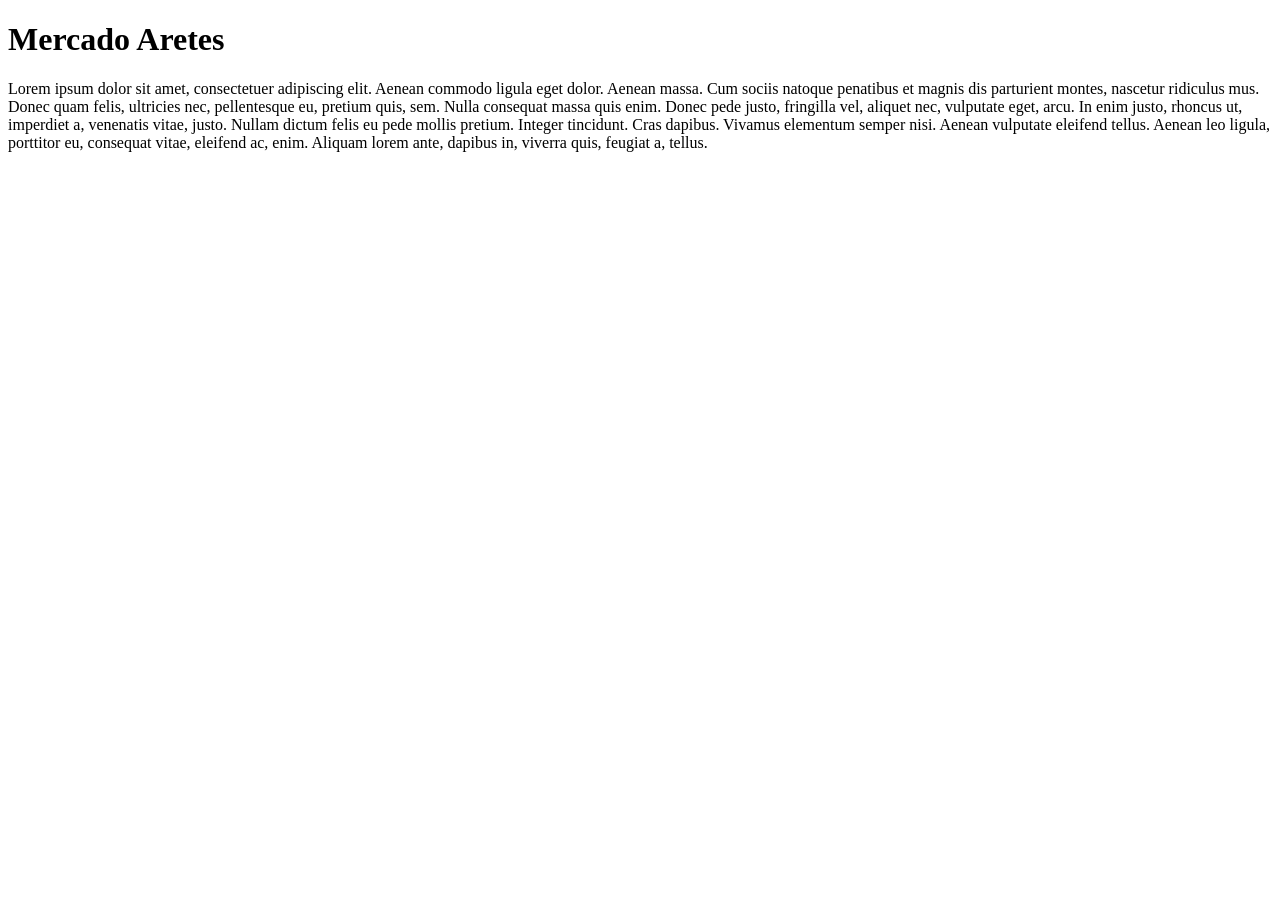
==== index.html @ 6978fc19 "Add files via upload" ====
<!DOCTYPE html>
<html lang="en">
<head>
    <meta charset="UTF-8">
    <title>carrito</title>
    <link rel="stylesheet" href="css/styles.css">
    
    
</head>

<body>
<header>
    <h1>Mercado Aretes</h1>
    <p>Lorem ipsum dolor sit amet, consectetuer adipiscing elit. 
        Aenean commodo ligula eget dolor. Aenean massa. Cum sociis natoque 
        penatibus et magnis dis parturient montes, nascetur ridiculus mus. 
        Donec quam felis, ultricies nec, pellentesque eu, pretium quis, 
        sem. Nulla consequat massa quis enim. Donec pede justo, fringilla 
        vel, aliquet nec, vulputate eget, arcu. In enim justo, rhoncus ut, 
        imperdiet a, venenatis vitae, justo. Nullam dictum felis eu pede 
        mollis pretium. Integer tincidunt. Cras dapibus. Vivamus elementum 
        semper nisi. Aenean vulputate eleifend tellus. Aenean leo ligula, 
        porttitor eu, consequat vitae, eleifend ac, enim. Aliquam lorem 
        ante, dapibus in, viverra quis, feugiat a, tellus. 

    </p>
</header>
    



    <script src="js/script.js"></script>
</body>
</html>
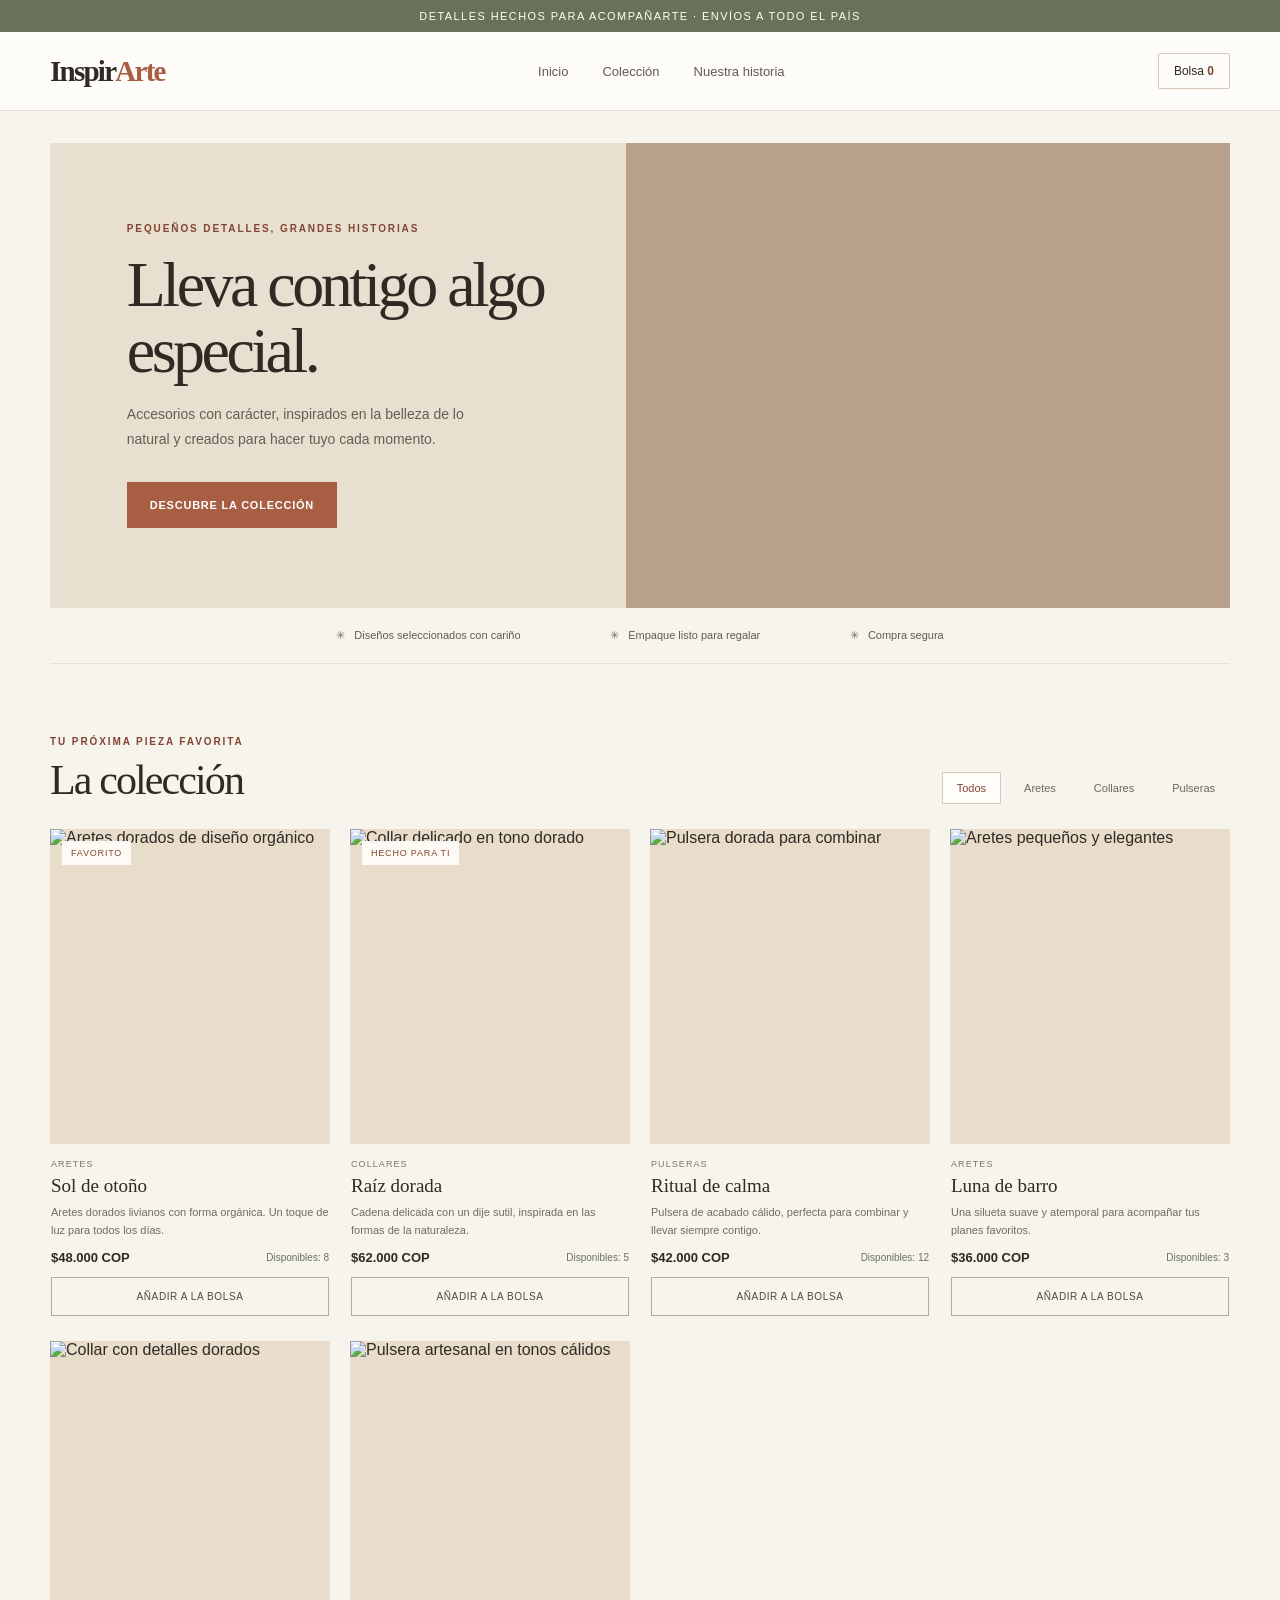
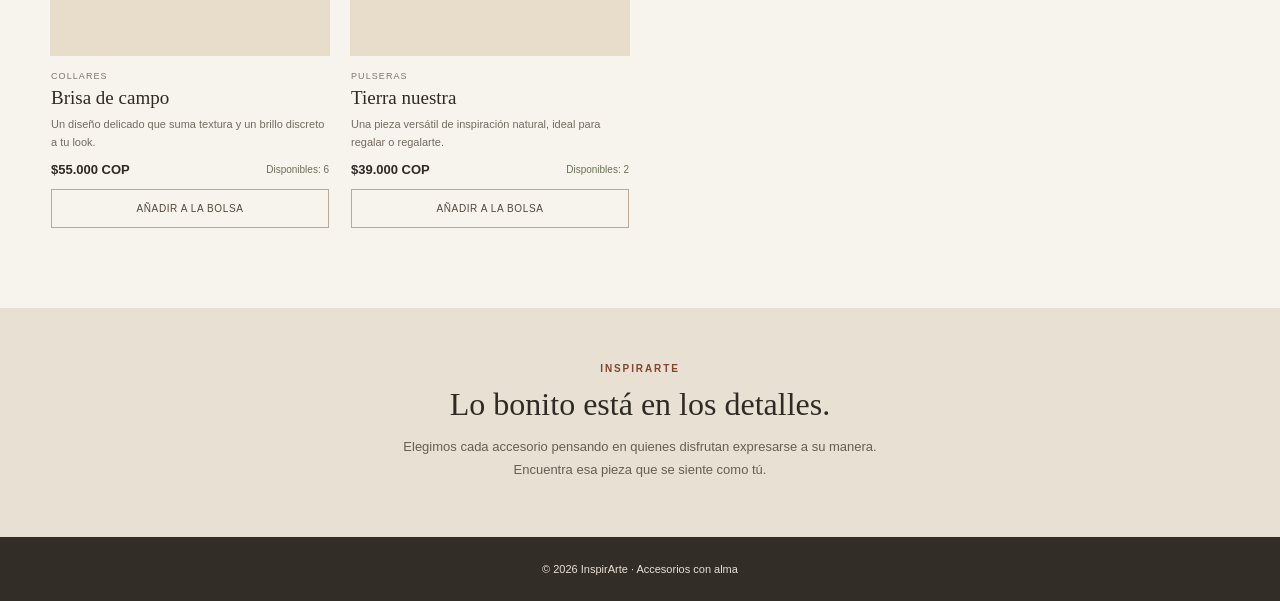
==== commit c1836520: "feat: Cambios pagina inicial" ====
--- a/index.html
+++ b/index.html
@@ -1,34 +1,183 @@
 <!DOCTYPE html>
-<html lang="en">
+<html lang="es">
 <head>
-    <meta charset="UTF-8">
-    <title>carrito</title>
-    <link rel="stylesheet" href="css/styles.css">
-    
-    
+  <meta charset="UTF-8">
+  <meta name="viewport" content="width=device-width, initial-scale=1.0">
+  <meta name="description" content="Accesorios hechos para acompañarte todos los días. Descubre aretes, collares y pulseras en InspirArte.">
+  <meta name="theme-color" content="#f7f3ed">
+  <title>InspirArte | Accesorios con alma</title>
+  <link rel="stylesheet" href="css/styles.css">
+  
 </head>
+<body>
+  <div class="announcement">Detalles hechos para acompañarte · Envíos a todo el país</div>
+  <header class="site-header">
+    <div class="header-inner">
+      <a class="brand" href="#" aria-label="InspirArte, inicio">Inspir<span>Arte</span></a>
+      <nav class="main-nav" aria-label="Navegación principal">
+        <a href="#inicio">Inicio</a>
+        <a href="#productos">Colección</a>
+        <a href="#nosotros">Nuestra historia</a>
+      </nav>
+      <a class="cart-link" href="#productos" aria-label="Carrito de compras, 0 artículos">Bolsa <span id="cart-count">0</span></a>
+    </div>
+  </header>
 
-<body>
-<header>
-    <h1>Mercado Aretes</h1>
-    <p>Lorem ipsum dolor sit amet, consectetuer adipiscing elit. 
-        Aenean commodo ligula eget dolor. Aenean massa. Cum sociis natoque 
-        penatibus et magnis dis parturient montes, nascetur ridiculus mus. 
-        Donec quam felis, ultricies nec, pellentesque eu, pretium quis, 
-        sem. Nulla consequat massa quis enim. Donec pede justo, fringilla 
-        vel, aliquet nec, vulputate eget, arcu. In enim justo, rhoncus ut, 
-        imperdiet a, venenatis vitae, justo. Nullam dictum felis eu pede 
-        mollis pretium. Integer tincidunt. Cras dapibus. Vivamus elementum 
-        semper nisi. Aenean vulputate eleifend tellus. Aenean leo ligula, 
-        porttitor eu, consequat vitae, eleifend ac, enim. Aliquam lorem 
-        ante, dapibus in, viverra quis, feugiat a, tellus. 
+  <main>
+    <section class="hero" id="inicio" aria-labelledby="hero-title">
+      <div class="hero-copy">
+        <p class="eyebrow">Pequeños detalles, grandes historias</p>
+        <h1 id="hero-title">Lleva contigo algo especial.</h1>
+        <p>Accesorios con carácter, inspirados en la belleza de lo natural y creados para hacer tuyo cada momento.</p>
+        <a class="button" href="#productos">DESCUBRE LA COLECCIÓN</a>
+      </div>
+      <div class="hero-image" role="img" aria-label="Accesorios dorados artesanales en tonos cálidos"></div>
+    </section>
 
-    </p>
-</header>
-    
+    <div class="benefits" aria-label="Beneficios de InspirArte">
+      <span>Diseños seleccionados con cariño</span>
+      <span>Empaque listo para regalar</span>
+      <span>Compra segura</span>
+    </div>
 
+    <section class="products-section" id="productos" aria-labelledby="products-title">
+      <div class="section-heading">
+        <div>
+          <p class="eyebrow">Tu próxima pieza favorita</p>
+          <h2 id="products-title">La colección</h2>
+        </div>
+        <div class="filters" role="group" aria-label="Filtrar accesorios">
+          <button class="filter-button" type="button" data-filter="todos" aria-pressed="true">Todos</button>
+          <button class="filter-button" type="button" data-filter="aretes" aria-pressed="false">Aretes</button>
+          <button class="filter-button" type="button" data-filter="collares" aria-pressed="false">Collares</button>
+          <button class="filter-button" type="button" data-filter="pulseras" aria-pressed="false">Pulseras</button>
+        </div>
+      </div>
 
+      <div class="product-grid">
+        <article class="product-card" data-category="aretes">
+          <div class="product-image-wrap">
+            <img src="https://images.unsplash.com/photo-1535632066927-ab7c9ab60908?auto=format&amp;fit=crop&amp;w=700&amp;q=80" alt="Aretes dorados de diseño orgánico" loading="lazy">
+            <span class="product-tag">Favorito</span>
+          </div>
+          <div class="product-info">
+            <p class="product-category">Aretes</p>
+            <h3>Sol de otoño</h3>
+            <p class="product-description">Aretes dorados livianos con forma orgánica. Un toque de luz para todos los días.</p>
+            <div class="product-meta"><span class="price">$48.000 COP</span><span class="stock">Disponibles: 8</span></div>
+            <button class="add-button" type="button" data-product="Sol de otoño">Añadir a la bolsa</button>
+          </div>
+        </article>
 
-    <script src="js/script.js"></script>
+        <article class="product-card" data-category="collares">
+          <div class="product-image-wrap">
+            <img src="https://images.unsplash.com/photo-1611652022419-a9419f74343d?auto=format&amp;fit=crop&amp;w=700&amp;q=80" alt="Collar delicado en tono dorado" loading="lazy">
+            <span class="product-tag">Hecho para ti</span>
+          </div>
+          <div class="product-info">
+            <p class="product-category">Collares</p>
+            <h3>Raíz dorada</h3>
+            <p class="product-description">Cadena delicada con un dije sutil, inspirada en las formas de la naturaleza.</p>
+            <div class="product-meta"><span class="price">$62.000 COP</span><span class="stock">Disponibles: 5</span></div>
+            <button class="add-button" type="button" data-product="Raíz dorada">Añadir a la bolsa</button>
+          </div>
+        </article>
+
+        <article class="product-card" data-category="pulseras">
+          <div class="product-image-wrap">
+            <img src="https://images.unsplash.com/photo-1611591437281-460bfbe1220a?auto=format&amp;fit=crop&amp;w=700&amp;q=80" alt="Pulsera dorada para combinar" loading="lazy">
+          </div>
+          <div class="product-info">
+            <p class="product-category">Pulseras</p>
+            <h3>Ritual de calma</h3>
+            <p class="product-description">Pulsera de acabado cálido, perfecta para combinar y llevar siempre contigo.</p>
+            <div class="product-meta"><span class="price">$42.000 COP</span><span class="stock">Disponibles: 12</span></div>
+            <button class="add-button" type="button" data-product="Ritual de calma">Añadir a la bolsa</button>
+          </div>
+        </article>
+
+        <article class="product-card" data-category="aretes">
+          <div class="product-image-wrap">
+            <img src="https://images.unsplash.com/photo-1617038220319-276d3cfab638?auto=format&amp;fit=crop&amp;w=700&amp;q=80" alt="Aretes pequeños y elegantes" loading="lazy">
+          </div>
+          <div class="product-info">
+            <p class="product-category">Aretes</p>
+            <h3>Luna de barro</h3>
+            <p class="product-description">Una silueta suave y atemporal para acompañar tus planes favoritos.</p>
+            <div class="product-meta"><span class="price">$36.000 COP</span><span class="stock">Disponibles: 3</span></div>
+            <button class="add-button" type="button" data-product="Luna de barro">Añadir a la bolsa</button>
+          </div>
+        </article>
+
+        <article class="product-card" data-category="collares">
+          <div class="product-image-wrap">
+            <img src="https://images.unsplash.com/photo-1599643478518-a784e5dc4c8f?auto=format&amp;fit=crop&amp;w=700&amp;q=80" alt="Collar con detalles dorados" loading="lazy">
+          </div>
+          <div class="product-info">
+            <p class="product-category">Collares</p>
+            <h3>Brisa de campo</h3>
+            <p class="product-description">Un diseño delicado que suma textura y un brillo discreto a tu look.</p>
+            <div class="product-meta"><span class="price">$55.000 COP</span><span class="stock">Disponibles: 6</span></div>
+            <button class="add-button" type="button" data-product="Brisa de campo">Añadir a la bolsa</button>
+          </div>
+        </article>
+
+        <article class="product-card" data-category="pulseras">
+          <div class="product-image-wrap">
+            <img src="https://images.unsplash.com/photo-1573408301185-9146fe634ad0?auto=format&amp;fit=crop&amp;w=700&amp;q=80" alt="Pulsera artesanal en tonos cálidos" loading="lazy">
+          </div>
+          <div class="product-info">
+            <p class="product-category">Pulseras</p>
+            <h3>Tierra nuestra</h3>
+            <p class="product-description">Una pieza versátil de inspiración natural, ideal para regalar o regalarte.</p>
+            <div class="product-meta"><span class="price">$39.000 COP</span><span class="stock">Disponibles: 2</span></div>
+            <button class="add-button" type="button" data-product="Tierra nuestra">Añadir a la bolsa</button>
+          </div>
+        </article>
+      </div>
+      <p class="visually-hidden" id="cart-message" aria-live="polite"></p>
+    </section>
+
+    <section class="story" id="nosotros" aria-labelledby="story-title">
+      <p class="eyebrow">InspirArte</p>
+      <h2 id="story-title">Lo bonito está en los detalles.</h2>
+      <p>Elegimos cada accesorio pensando en quienes disfrutan expresarse a su manera. Encuentra esa pieza que se siente como tú.</p>
+    </section>
+  </main>
+
+  <footer class="site-footer">
+    <p>&copy; 2026 InspirArte · Accesorios con alma</p>
+  </footer>
+
+  <script>
+    const filterButtons = document.querySelectorAll(".filter-button");
+    const productCards = document.querySelectorAll(".product-card");
+    const cartCount = document.querySelector("#cart-count");
+    const cartLink = document.querySelector(".cart-link");
+    const cartMessage = document.querySelector("#cart-message");
+    let itemsInCart = 0;
+
+    filterButtons.forEach((button) => {
+      button.addEventListener("click", () => {
+        const selectedCategory = button.dataset.filter;
+
+        filterButtons.forEach((filter) => {
+          filter.setAttribute("aria-pressed", String(filter === button));
+        });
+        productCards.forEach((card) => {
+          card.hidden = selectedCategory !== "todos" && card.dataset.category !== selectedCategory;
+        });
+      });
+    });
+
+    document.querySelectorAll(".add-button").forEach((button) => {
+      button.addEventListener("click", () => {
+        itemsInCart += 1;
+        cartCount.textContent = String(itemsInCart);
+        cartLink.setAttribute("aria-label", `Carrito de compras, ${itemsInCart} artículos`);
+        cartMessage.textContent = `${button.dataset.product} añadido a la bolsa.`;
+      });
+    });
+  </script>
 </body>
-</html>+</html>
--- a/css/styles.css
+++ b/css/styles.css
@@ -0,0 +1,319 @@
+    :root {
+      color-scheme: light;
+      --cream: #f7f3ed;
+      --paper: #fffdf9;
+      --sand: #e8dccb;
+      --terracotta: #a75e43;
+      --terracotta-dark: #82452f;
+      --olive: #687258;
+      --ink: #302a24;
+      --muted: #81766a;
+      --line: #e8e0d6;
+      --serif: Georgia, "Times New Roman", serif;
+      --sans: "Segoe UI", Arial, sans-serif;
+    }
+
+    * { box-sizing: border-box; }
+    html { scroll-behavior: smooth; }
+    body {
+      margin: 0;
+      background: var(--cream);
+      color: var(--ink);
+      font-family: var(--sans);
+      -webkit-font-smoothing: antialiased;
+    }
+    a { color: inherit; text-decoration: none; }
+    button { font: inherit; }
+    .announcement {
+      padding: 10px 20px;
+      background: var(--olive);
+      color: #fffdf8;
+      text-align: center;
+      font-size: 11px;
+      letter-spacing: .13em;
+      text-transform: uppercase;
+    }
+    .site-header {
+      position: relative;
+      z-index: 1;
+      border-bottom: 1px solid var(--line);
+      background: rgba(255, 253, 249, .92);
+    }
+    .header-inner {
+      width: min(1180px, calc(100% - 48px));
+      min-height: 78px;
+      margin: auto;
+      display: flex;
+      align-items: center;
+      justify-content: space-between;
+      gap: 30px;
+    }
+    .brand {
+      font-family: var(--serif);
+      font-size: 29px;
+      font-weight: 700;
+      letter-spacing: -.06em;
+    }
+    .brand span { color: var(--terracotta); }
+    .main-nav { display: flex; align-items: center; gap: 34px; }
+    .main-nav a {
+      color: #62594f;
+      font-size: 13px;
+      transition: color .2s ease;
+    }
+    .main-nav a:hover { color: var(--terracotta); }
+    .cart-link {
+      padding: 10px 15px;
+      border: 1px solid #d6c6b5;
+      border-radius: 2px;
+      font-size: 12px;
+      white-space: nowrap;
+    }
+    .cart-link span { color: var(--terracotta-dark); font-weight: 700; }
+    .hero {
+      width: min(1180px, calc(100% - 48px));
+      min-height: 465px;
+      margin: 32px auto 0;
+      display: grid;
+      grid-template-columns: 1fr 1.05fr;
+      background: #e9dfd1;
+    }
+    .hero-copy {
+      align-self: center;
+      padding: 60px clamp(28px, 6vw, 82px);
+    }
+    .eyebrow {
+      margin: 0 0 18px;
+      color: var(--terracotta-dark);
+      font-size: 10px;
+      font-weight: 700;
+      letter-spacing: .19em;
+      text-transform: uppercase;
+    }
+    h1, h2, h3, h4, p { margin-top: 0; }
+    .hero h1 {
+      max-width: 430px;
+      margin-bottom: 18px;
+      font-family: var(--serif);
+      font-size: clamp(42px, 5vw, 65px);
+      font-weight: 400;
+      letter-spacing: -.055em;
+      line-height: 1.03;
+    }
+    .hero-copy > p:not(.eyebrow) {
+      max-width: 360px;
+      margin-bottom: 29px;
+      color: #665c50;
+      font-size: 14px;
+      line-height: 1.8;
+    }
+    .button {
+      display: inline-flex;
+      min-height: 46px;
+      align-items: center;
+      justify-content: center;
+      padding: 0 22px;
+      border: 1px solid var(--terracotta);
+      background: var(--terracotta);
+      color: white;
+      cursor: pointer;
+      font-size: 11px;
+      font-weight: 600;
+      letter-spacing: .07em;
+      transition: background .2s ease, color .2s ease;
+    }
+    .button:hover { background: var(--terracotta-dark); border-color: var(--terracotta-dark); }
+    .hero-image {
+      min-height: 465px;
+      background: #b7a18a url("https://images.unsplash.com/photo-1611652022419-a9419f74343d?auto=format&fit=crop&w=1400&q=85") center 48% / cover no-repeat;
+    }
+    .benefits {
+      width: min(1180px, calc(100% - 48px));
+      margin: 0 auto;
+      padding: 21px 10px;
+      display: flex;
+      justify-content: center;
+      gap: clamp(22px, 7vw, 90px);
+      border-bottom: 1px solid var(--line);
+      color: #635b50;
+      font-size: 11px;
+    }
+    .benefits span::before { content: "✳"; margin-right: 9px; color: var(--olive); }
+    .products-section {
+      width: min(1180px, calc(100% - 48px));
+      margin: 72px auto 80px;
+    }
+    .section-heading {
+      display: flex;
+      align-items: end;
+      justify-content: space-between;
+      gap: 24px;
+      margin-bottom: 25px;
+    }
+    .section-heading .eyebrow { margin-bottom: 9px; }
+    .section-heading h2 {
+      margin: 0;
+      font-family: var(--serif);
+      font-size: clamp(31px, 4vw, 42px);
+      font-weight: 400;
+      letter-spacing: -.045em;
+    }
+    .filters { display: flex; flex-wrap: wrap; gap: 8px; }
+    .filter-button {
+      padding: 9px 14px;
+      border: 1px solid transparent;
+      background: transparent;
+      color: #6f665c;
+      cursor: pointer;
+      font-size: 11px;
+    }
+    .filter-button:hover, .filter-button[aria-pressed="true"] {
+      border-color: #d7c7b5;
+      background: var(--paper);
+      color: var(--terracotta-dark);
+    }
+    .product-grid {
+      display: grid;
+      grid-template-columns: repeat(4, minmax(0, 1fr));
+      gap: 25px 20px;
+    }
+    .product-card { min-width: 0; }
+    .product-image-wrap {
+      position: relative;
+      overflow: hidden;
+      aspect-ratio: 4 / 4.5;
+      background: var(--sand);
+    }
+    .product-image-wrap img {
+      width: 100%;
+      height: 100%;
+      display: block;
+      object-fit: cover;
+      transition: transform .45s ease;
+    }
+    .product-card:hover .product-image-wrap img { transform: scale(1.035); }
+    .product-tag {
+      position: absolute;
+      top: 12px;
+      left: 12px;
+      padding: 7px 9px;
+      background: rgba(255, 253, 249, .94);
+      color: var(--terracotta-dark);
+      font-size: 9px;
+      letter-spacing: .09em;
+      text-transform: uppercase;
+    }
+    .product-info { padding: 15px 1px 0; }
+    .product-category {
+      margin-bottom: 6px;
+      color: var(--muted);
+      font-size: 9px;
+      letter-spacing: .12em;
+      text-transform: uppercase;
+    }
+    .product-info h3 {
+      margin-bottom: 7px;
+      font-family: var(--serif);
+      font-size: 19px;
+      font-weight: 400;
+    }
+    .product-description {
+      min-height: 36px;
+      margin-bottom: 10px;
+      color: #746b61;
+      font-size: 11px;
+      line-height: 1.6;
+    }
+    .product-meta {
+      display: flex;
+      align-items: center;
+      justify-content: space-between;
+      gap: 8px;
+      margin-bottom: 12px;
+    }
+    .price { font-size: 13px; font-weight: 700; }
+    .stock { color: var(--olive); font-size: 10px; }
+    .add-button {
+      width: 100%;
+      min-height: 39px;
+      border: 1px solid #bca995;
+      background: transparent;
+      color: #55483d;
+      cursor: pointer;
+      font-size: 10px;
+      letter-spacing: .06em;
+      text-transform: uppercase;
+      transition: background .2s ease, border-color .2s ease, color .2s ease;
+    }
+    .add-button:hover { border-color: var(--terracotta); background: var(--terracotta); color: white; }
+    .add-button:focus-visible, .filter-button:focus-visible, a:focus-visible {
+      outline: 2px solid var(--terracotta);
+      outline-offset: 3px;
+    }
+    .story {
+      padding: 55px 24px;
+      background: #e7e0d3;
+      text-align: center;
+    }
+    .story .eyebrow { margin-bottom: 12px; }
+    .story h2 {
+      margin-bottom: 12px;
+      font-family: var(--serif);
+      font-size: 32px;
+      font-weight: 400;
+    }
+    .story p:last-child {
+      max-width: 510px;
+      margin: 0 auto;
+      color: #675e53;
+      font-size: 13px;
+      line-height: 1.8;
+    }
+    .site-footer {
+      padding: 26px 24px;
+      background: #332d27;
+      color: #e9e0d5;
+      text-align: center;
+      font-size: 11px;
+    }
+    .site-footer p { margin: 0; }
+    .visually-hidden {
+      position: absolute;
+      width: 1px;
+      height: 1px;
+      padding: 0;
+      margin: -1px;
+      overflow: hidden;
+      clip: rect(0, 0, 0, 0);
+      white-space: nowrap;
+      border: 0;
+    }
+    @media (max-width: 850px) {
+      .hero { grid-template-columns: 1fr 1fr; }
+      .hero-copy { padding: 42px 30px; }
+      .product-grid { grid-template-columns: repeat(2, minmax(0, 1fr)); gap: 28px 16px; }
+      .main-nav { gap: 18px; }
+    }
+    @media (max-width: 600px) {
+      .announcement { font-size: 9px; }
+      .header-inner { width: calc(100% - 32px); min-height: 68px; gap: 12px; }
+      .brand { font-size: 25px; }
+      .main-nav { gap: 12px; }
+      .main-nav a { font-size: 11px; }
+      .main-nav a:nth-child(3) { display: none; }
+      .cart-link { padding: 8px 10px; font-size: 10px; }
+      .hero { width: calc(100% - 32px); margin-top: 16px; grid-template-columns: 1fr; }
+      .hero-copy { padding: 38px 27px 34px; }
+      .hero h1 { max-width: 360px; font-size: 48px; }
+      .hero-image { min-height: 270px; }
+      .benefits { width: calc(100% - 32px); flex-wrap: wrap; gap: 12px 22px; font-size: 10px; }
+      .products-section { width: calc(100% - 32px); margin: 54px auto 60px; }
+      .section-heading { align-items: start; flex-direction: column; gap: 16px; }
+      .product-grid { gap: 24px 12px; }
+      .product-info h3 { font-size: 17px; }
+      .product-description { min-height: 53px; }
+      .product-meta { align-items: start; flex-direction: column; gap: 5px; }
+    }
+    @media (prefers-reduced-motion: reduce) {
+      *, *::before, *::after { scroll-behavior: auto !important; transition-duration: .01ms !important; }
+    }
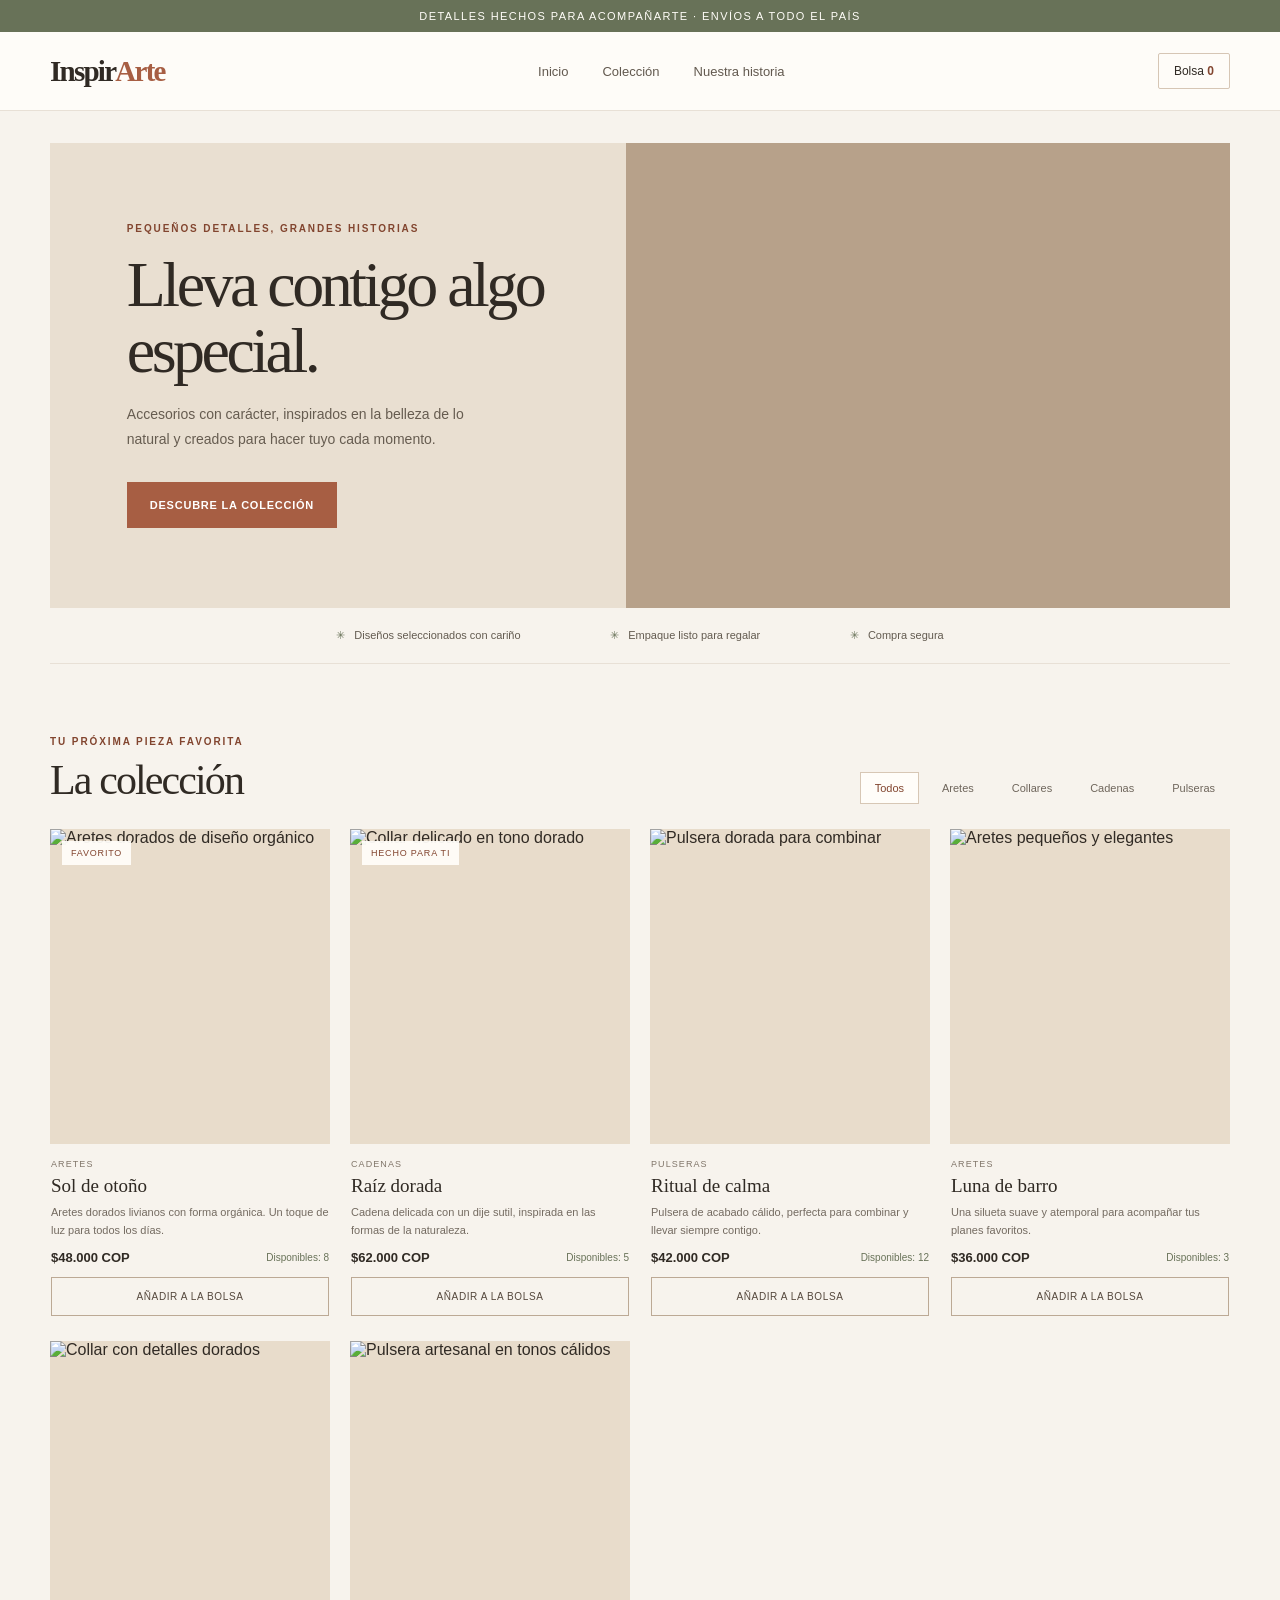
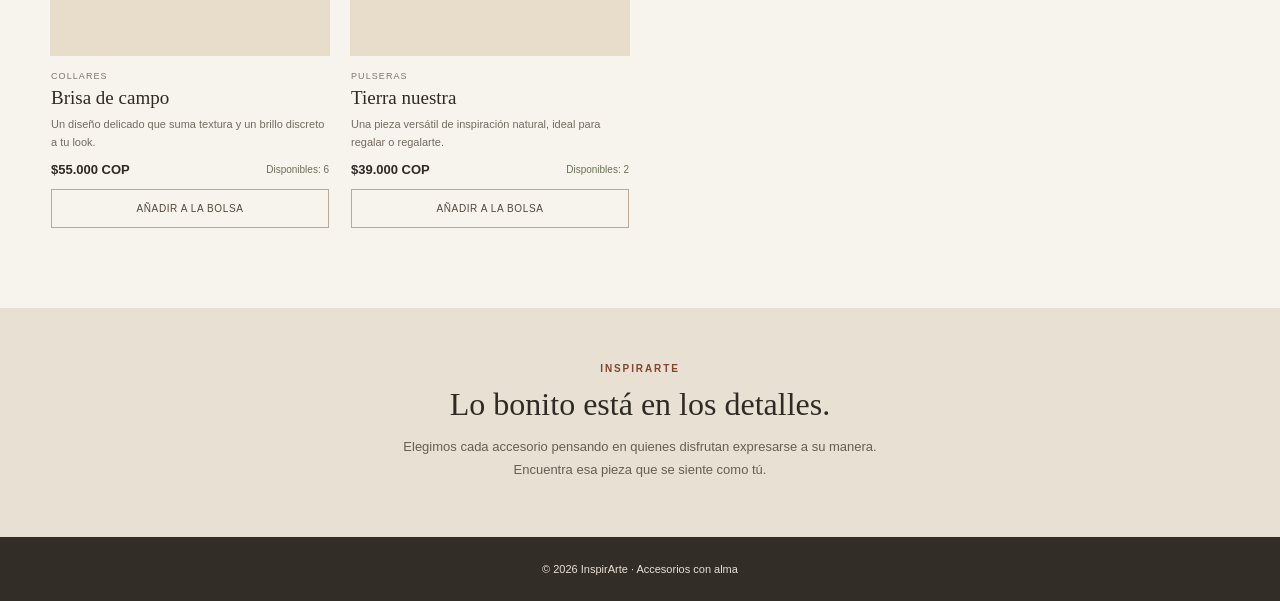
==== commit 29f38610: "catalogo, carrito de compras, pago" ====
--- a/index.html
+++ b/index.html
@@ -19,7 +19,7 @@
         <a href="#productos">Colección</a>
         <a href="#nosotros">Nuestra historia</a>
       </nav>
-      <a class="cart-link" href="#productos" aria-label="Carrito de compras, 0 artículos">Bolsa <span id="cart-count">0</span></a>
+      <a class="cart-link" href="carrito.html" aria-label="Carrito de compras, 0 artículos">Bolsa <span id="cart-count">0</span></a>
     </div>
   </header>
 
@@ -50,6 +50,7 @@
           <button class="filter-button" type="button" data-filter="todos" aria-pressed="true">Todos</button>
           <button class="filter-button" type="button" data-filter="aretes" aria-pressed="false">Aretes</button>
           <button class="filter-button" type="button" data-filter="collares" aria-pressed="false">Collares</button>
+          <button class="filter-button" type="button" data-filter="cadenas" aria-pressed="false">Cadenas</button>
           <button class="filter-button" type="button" data-filter="pulseras" aria-pressed="false">Pulseras</button>
         </div>
       </div>
@@ -65,21 +66,21 @@
             <h3>Sol de otoño</h3>
             <p class="product-description">Aretes dorados livianos con forma orgánica. Un toque de luz para todos los días.</p>
             <div class="product-meta"><span class="price">$48.000 COP</span><span class="stock">Disponibles: 8</span></div>
-            <button class="add-button" type="button" data-product="Sol de otoño">Añadir a la bolsa</button>
+            <button class="add-button" type="button" data-id="sol-otono" data-name="Sol de otoño" data-price="48000" data-image="https://images.unsplash.com/photo-1535632066927-ab7c9ab60908?auto=format&amp;fit=crop&amp;w=700&amp;q=80">Añadir a la bolsa</button>
           </div>
         </article>
 
-        <article class="product-card" data-category="collares">
+        <article class="product-card" data-category="cadenas">
           <div class="product-image-wrap">
             <img src="https://images.unsplash.com/photo-1611652022419-a9419f74343d?auto=format&amp;fit=crop&amp;w=700&amp;q=80" alt="Collar delicado en tono dorado" loading="lazy">
             <span class="product-tag">Hecho para ti</span>
           </div>
           <div class="product-info">
-            <p class="product-category">Collares</p>
+            <p class="product-category">Cadenas</p>
             <h3>Raíz dorada</h3>
             <p class="product-description">Cadena delicada con un dije sutil, inspirada en las formas de la naturaleza.</p>
             <div class="product-meta"><span class="price">$62.000 COP</span><span class="stock">Disponibles: 5</span></div>
-            <button class="add-button" type="button" data-product="Raíz dorada">Añadir a la bolsa</button>
+            <button class="add-button" type="button" data-id="raiz-dorada" data-name="Raíz dorada" data-price="62000" data-image="https://images.unsplash.com/photo-1611652022419-a9419f74343d?auto=format&amp;fit=crop&amp;w=700&amp;q=80">Añadir a la bolsa</button>
           </div>
         </article>
 
@@ -92,7 +93,7 @@
             <h3>Ritual de calma</h3>
             <p class="product-description">Pulsera de acabado cálido, perfecta para combinar y llevar siempre contigo.</p>
             <div class="product-meta"><span class="price">$42.000 COP</span><span class="stock">Disponibles: 12</span></div>
-            <button class="add-button" type="button" data-product="Ritual de calma">Añadir a la bolsa</button>
+            <button class="add-button" type="button" data-id="ritual-calma" data-name="Ritual de calma" data-price="42000" data-image="https://images.unsplash.com/photo-1611591437281-460bfbe1220a?auto=format&amp;fit=crop&amp;w=700&amp;q=80">Añadir a la bolsa</button>
           </div>
         </article>
 
@@ -105,7 +106,7 @@
             <h3>Luna de barro</h3>
             <p class="product-description">Una silueta suave y atemporal para acompañar tus planes favoritos.</p>
             <div class="product-meta"><span class="price">$36.000 COP</span><span class="stock">Disponibles: 3</span></div>
-            <button class="add-button" type="button" data-product="Luna de barro">Añadir a la bolsa</button>
+            <button class="add-button" type="button" data-id="luna-barro" data-name="Luna de barro" data-price="36000" data-image="https://images.unsplash.com/photo-1617038220319-276d3cfab638?auto=format&amp;fit=crop&amp;w=700&amp;q=80">Añadir a la bolsa</button>
           </div>
         </article>
 
@@ -118,7 +119,7 @@
             <h3>Brisa de campo</h3>
             <p class="product-description">Un diseño delicado que suma textura y un brillo discreto a tu look.</p>
             <div class="product-meta"><span class="price">$55.000 COP</span><span class="stock">Disponibles: 6</span></div>
-            <button class="add-button" type="button" data-product="Brisa de campo">Añadir a la bolsa</button>
+            <button class="add-button" type="button" data-id="brisa-campo" data-name="Brisa de campo" data-price="55000" data-image="https://images.unsplash.com/photo-1599643478518-a784e5dc4c8f?auto=format&amp;fit=crop&amp;w=700&amp;q=80">Añadir a la bolsa</button>
           </div>
         </article>
 
@@ -131,7 +132,7 @@
             <h3>Tierra nuestra</h3>
             <p class="product-description">Una pieza versátil de inspiración natural, ideal para regalar o regalarte.</p>
             <div class="product-meta"><span class="price">$39.000 COP</span><span class="stock">Disponibles: 2</span></div>
-            <button class="add-button" type="button" data-product="Tierra nuestra">Añadir a la bolsa</button>
+            <button class="add-button" type="button" data-id="tierra-nuestra" data-name="Tierra nuestra" data-price="39000" data-image="https://images.unsplash.com/photo-1573408301185-9146fe634ad0?auto=format&amp;fit=crop&amp;w=700&amp;q=80">Añadir a la bolsa</button>
           </div>
         </article>
       </div>
@@ -149,35 +150,6 @@
     <p>&copy; 2026 InspirArte · Accesorios con alma</p>
   </footer>
 
-  <script>
-    const filterButtons = document.querySelectorAll(".filter-button");
-    const productCards = document.querySelectorAll(".product-card");
-    const cartCount = document.querySelector("#cart-count");
-    const cartLink = document.querySelector(".cart-link");
-    const cartMessage = document.querySelector("#cart-message");
-    let itemsInCart = 0;
-
-    filterButtons.forEach((button) => {
-      button.addEventListener("click", () => {
-        const selectedCategory = button.dataset.filter;
-
-        filterButtons.forEach((filter) => {
-          filter.setAttribute("aria-pressed", String(filter === button));
-        });
-        productCards.forEach((card) => {
-          card.hidden = selectedCategory !== "todos" && card.dataset.category !== selectedCategory;
-        });
-      });
-    });
-
-    document.querySelectorAll(".add-button").forEach((button) => {
-      button.addEventListener("click", () => {
-        itemsInCart += 1;
-        cartCount.textContent = String(itemsInCart);
-        cartLink.setAttribute("aria-label", `Carrito de compras, ${itemsInCart} artículos`);
-        cartMessage.textContent = `${button.dataset.product} añadido a la bolsa.`;
-      });
-    });
-  </script>
+  <script src="js/store.js"></script>
 </body>
 </html>
--- a/css/styles.css
+++ b/css/styles.css
@@ -317,3 +317,228 @@
     @media (prefers-reduced-motion: reduce) {
       *, *::before, *::after { scroll-behavior: auto !important; transition-duration: .01ms !important; }
     }
+
+    .cart-page, .checkout-page {
+      width: min(1180px, calc(100% - 48px));
+      margin: 68px auto 90px;
+      min-height: 450px;
+    }
+    .cart-heading h1, .checkout-page > h1 {
+      margin: 8px 0 32px;
+      font-family: var(--serif);
+      font-size: clamp(38px, 5vw, 54px);
+      font-weight: 400;
+    }
+    .cart-layout, .checkout-layout {
+      display: grid;
+      grid-template-columns: minmax(0, 1fr) 340px;
+      gap: 35px;
+      align-items: start;
+    }
+    .cart-items {
+      border-top: 1px solid var(--line);
+    }
+    .cart-item {
+      display: grid;
+      grid-template-columns: 130px minmax(0, 1fr) auto;
+      gap: 22px;
+      align-items: center;
+      padding: 20px 0;
+      border-bottom: 1px solid var(--line);
+    }
+    .cart-item img {
+      width: 130px;
+      height: 150px;
+      object-fit: cover;
+      background: var(--sand);
+    }
+    .cart-item-info h3 {
+      margin: 4px 0 8px;
+      font-family: var(--serif);
+      font-size: 21px;
+      font-weight: 400;
+    }
+    .cart-item-info strong {
+      display: block;
+      margin-bottom: 14px;
+      font-size: 13px;
+    }
+    .quantity-control {
+      width: 112px;
+      height: 36px;
+      display: grid;
+      grid-template-columns: 36px 40px 36px;
+      border: 1px solid #d7c7b5;
+      text-align: center;
+    }
+    .quantity-control button {
+      border: 0;
+      background: transparent;
+      color: var(--terracotta-dark);
+      cursor: pointer;
+      font-size: 17px;
+    }
+    .quantity-control span {
+      display: flex;
+      align-items: center;
+      justify-content: center;
+      border-inline: 1px solid var(--line);
+      font-size: 12px;
+    }
+    .remove-button {
+      border: 0;
+      border-bottom: 1px solid #bca995;
+      background: transparent;
+      color: var(--muted);
+      cursor: pointer;
+      font-size: 11px;
+    }
+    .order-summary, .checkout-card {
+      padding: 28px;
+      background: var(--paper);
+      border: 1px solid var(--line);
+    }
+    .order-summary h2, .checkout-card h2 {
+      margin-bottom: 24px;
+      font-family: var(--serif);
+      font-size: 24px;
+      font-weight: 400;
+    }
+    .summary-row {
+      display: flex;
+      justify-content: space-between;
+      margin-bottom: 14px;
+      color: #655e55;
+      font-size: 12px;
+    }
+    .summary-total {
+      margin: 20px 0;
+      padding-top: 18px;
+      border-top: 1px solid var(--line);
+      color: var(--ink);
+      font-size: 16px;
+    }
+    .checkout-button, .payment-button {
+      width: 100%;
+      border: 0;
+    }
+    .continue-link {
+      display: block;
+      margin-top: 15px;
+      color: #665d53;
+      text-align: center;
+      font-size: 11px;
+      text-decoration: underline;
+    }
+    .empty-cart {
+      padding: 65px 20px;
+      text-align: center;
+    }
+    .empty-cart h2 {
+      margin-bottom: 24px;
+      font-family: var(--serif);
+      font-size: 31px;
+      font-weight: 400;
+    }
+    .checkout-layout {
+      grid-template-columns: minmax(0, 1fr) minmax(360px, .75fr);
+    }
+    .checkout-page {
+      display: grid;
+      grid-template-columns: minmax(0, 1fr) minmax(360px, .75fr);
+      gap: 35px;
+      align-items: start;
+    }
+    .checkout-page > h1 {
+      grid-column: 1 / -1;
+    }
+    #checkout-items {
+      border-top: 1px solid var(--line);
+    }
+    .checkout-item {
+      display: grid;
+      grid-template-columns: 76px minmax(0, 1fr) auto;
+      gap: 16px;
+      align-items: center;
+      padding: 14px 0;
+      border-bottom: 1px solid var(--line);
+    }
+    .checkout-item img {
+      width: 76px;
+      height: 86px;
+      object-fit: cover;
+    }
+    .checkout-item h3 {
+      margin: 0 0 5px;
+      font-family: var(--serif);
+      font-size: 17px;
+      font-weight: 400;
+    }
+    .checkout-item p {
+      margin: 0;
+      color: var(--muted);
+      font-size: 11px;
+    }
+    .checkout-item strong { font-size: 12px; }
+    .checkout-card form {
+      display: flex;
+      flex-direction: column;
+    }
+    .checkout-card label {
+      margin: 12px 0 7px;
+      color: #62594f;
+      font-size: 11px;
+      font-weight: 700;
+    }
+    .checkout-card label span { color: var(--terracotta); }
+    .checkout-card input {
+      width: 100%;
+      height: 43px;
+      padding: 0 12px;
+      border: 1px solid #d8cbbb;
+      background: #fff;
+      color: var(--ink);
+      font: 13px var(--sans);
+    }
+    .field-help, .payment-message {
+      margin: 7px 0 0;
+      color: var(--muted);
+      font-size: 10px;
+    }
+    .field-grid {
+      display: grid;
+      grid-template-columns: 1fr 1fr;
+      gap: 14px;
+    }
+    .field-grid div { min-width: 0; }
+    .checkout-total {
+      display: flex;
+      justify-content: space-between;
+      margin: 22px 0 14px;
+      padding-top: 16px;
+      border-top: 1px solid var(--line);
+    }
+    .payment-message {
+      min-height: 15px;
+      margin-top: 10px;
+      color: var(--olive);
+      text-align: center;
+    }
+    .empty-checkout {
+      padding: 25px 0;
+      color: var(--muted);
+    }
+    @media (max-width: 850px) {
+      .cart-layout, .checkout-layout { grid-template-columns: 1fr; }
+      .checkout-page { grid-template-columns: 1fr; }
+      .order-summary { max-width: none; }
+    }
+    @media (max-width: 600px) {
+      .cart-page, .checkout-page { width: calc(100% - 32px); margin: 45px auto 60px; }
+      .cart-item { grid-template-columns: 92px 1fr; gap: 14px; }
+      .cart-item img { width: 92px; height: 112px; }
+      .remove-button { grid-column: 2; justify-self: start; }
+      .order-summary, .checkout-card { padding: 22px 18px; }
+      .checkout-layout { grid-template-columns: 1fr; }
+      .field-grid { grid-template-columns: 1fr 1fr; }
+    }
